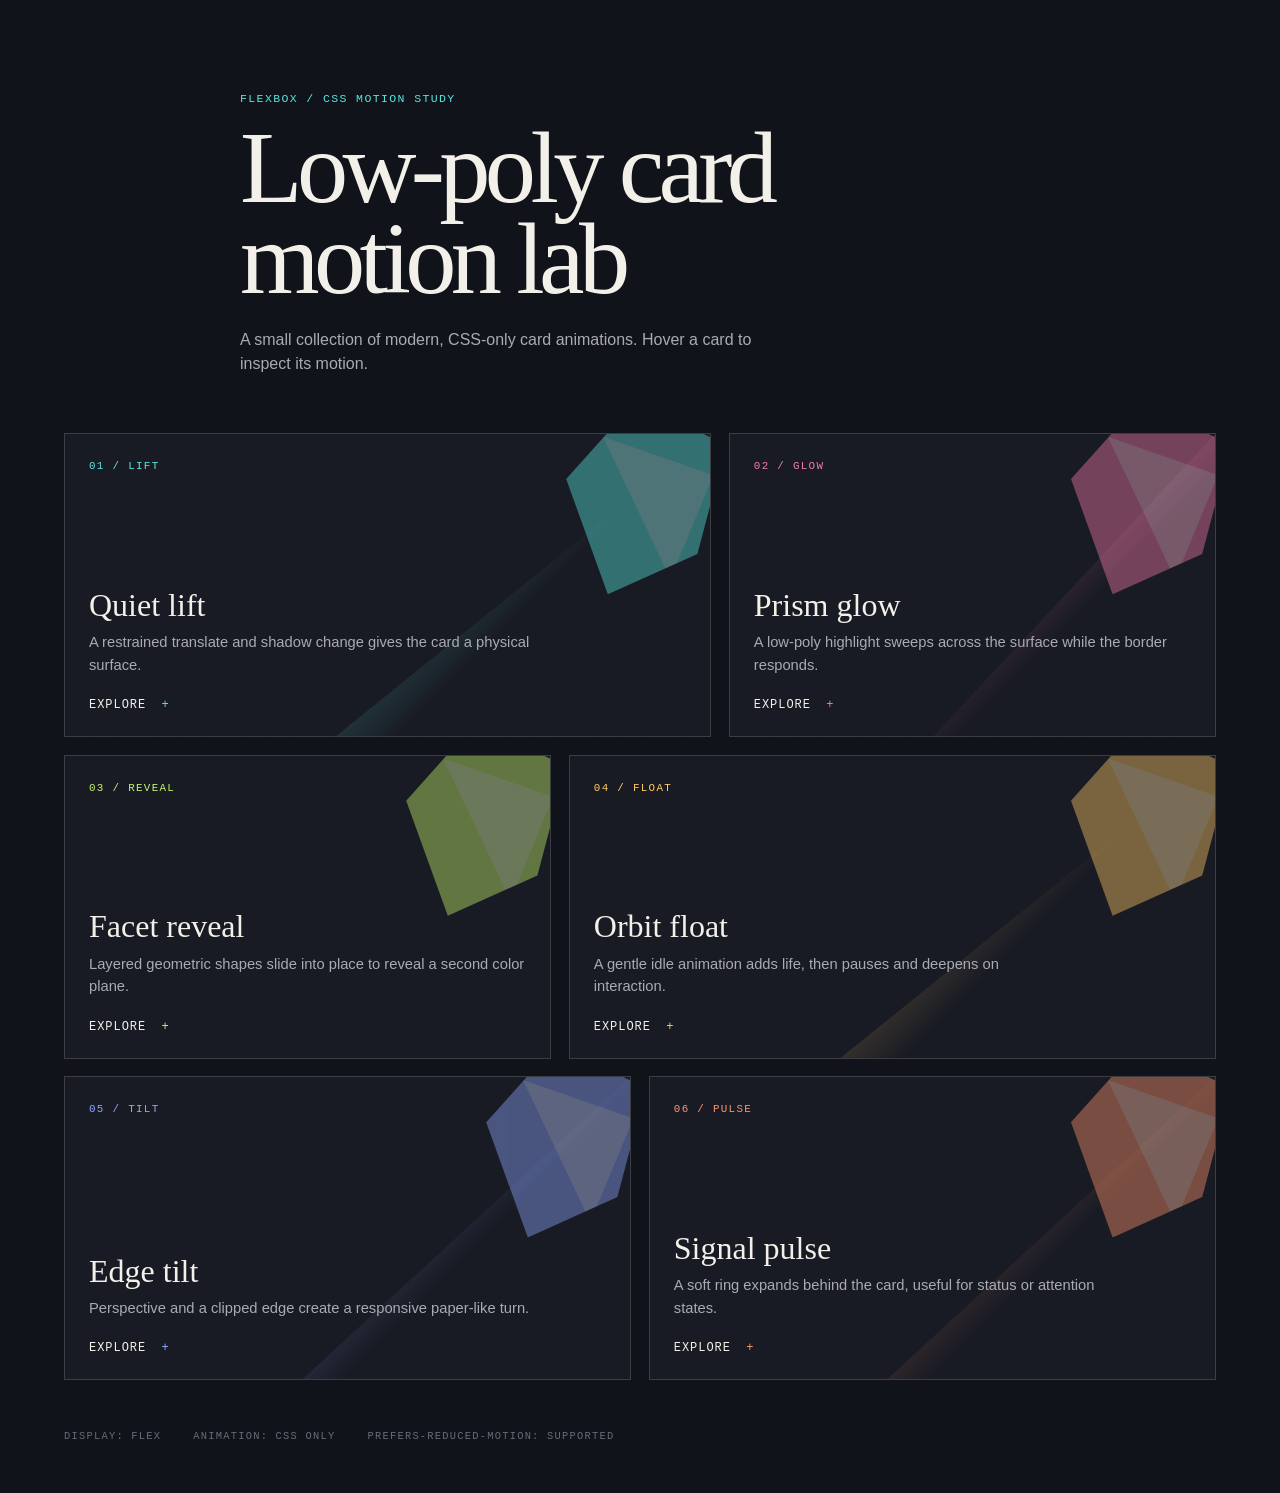
==== websites examples/index.html @ 10483e54 "animations" ====
<!doctype html>
<html lang="en">

<head>
  <meta charset="utf-8">
  <meta name="viewport" content="width=device-width, initial-scale=1">
  <meta name="color-scheme" content="dark">
  <title>Low-poly card motion lab</title>
  <link rel="stylesheet" href="styles.css">
</head>

<body>
  <header class="site-header">
    <p class="eyebrow">Flexbox / CSS motion study</p>
    <h1>Low-poly card motion lab</h1>
    <p class="intro">A small collection of modern, CSS-only card animations. Hover a card to inspect its motion.</p>
  </header>

  <main class="card-grid" aria-label="CSS card animation examples">
    <article class="card card-lift">
      <div class="poly poly-cyan" aria-hidden="true"></div>
      <div class="card-content">
        <span class="card-index">01 / lift</span>
        <h2>Quiet lift</h2>
        <p>A restrained translate and shadow change gives the card a physical surface.</p>
        <span class="card-action">Explore <span aria-hidden="true">+</span></span>
      </div>
    </article>

    <article class="card card-glow">
      <div class="poly poly-pink" aria-hidden="true"></div>
      <div class="card-content">
        <span class="card-index">02 / glow</span>
        <h2>Prism glow</h2>
        <p>A low-poly highlight sweeps across the surface while the border responds.</p>
        <span class="card-action">Explore <span aria-hidden="true">+</span></span>
      </div>
    </article>

    <article class="card card-reveal">
      <div class="poly poly-lime" aria-hidden="true"></div>
      <div class="card-content">
        <span class="card-index">03 / reveal</span>
        <h2>Facet reveal</h2>
        <p>Layered geometric shapes slide into place to reveal a second color plane.</p>
        <span class="card-action">Explore <span aria-hidden="true">+</span></span>
      </div>
    </article>

    <article class="card card-float">
      <div class="poly poly-gold" aria-hidden="true"></div>
      <div class="card-content">
        <span class="card-index">04 / float</span>
        <h2>Orbit float</h2>
        <p>A gentle idle animation adds life, then pauses and deepens on interaction.</p>
        <span class="card-action">Explore <span aria-hidden="true">+</span></span>
      </div>
    </article>

    <article class="card card-tilt">
      <div class="poly poly-blue" aria-hidden="true"></div>
      <div class="card-content">
        <span class="card-index">05 / tilt</span>
        <h2>Edge tilt</h2>
        <p>Perspective and a clipped edge create a responsive paper-like turn.</p>
        <span class="card-action">Explore <span aria-hidden="true">+</span></span>
      </div>
    </article>

    <article class="card card-pulse">
      <div class="poly poly-orange" aria-hidden="true"></div>
      <div class="card-content">
        <span class="card-index">06 / pulse</span>
        <h2>Signal pulse</h2>
        <p>A soft ring expands behind the card, useful for status or attention states.</p>
        <span class="card-action">Explore <span aria-hidden="true">+</span></span>
      </div>
    </article>
  </main>

  <footer>
    <span>display: flex</span>
    <span>animation: CSS only</span>
    <span>prefers-reduced-motion: supported</span>
  </footer>
</body>

</html>
---- websites examples/styles.css ----
:root {
  --ink: #11131a;
  --paper: #f2f0e8;
  --muted: #a9abb4;
  --line: rgba(242, 240, 232, .16);
  --cyan: #58e6df;
  --pink: #f47ba9;
  --lime: #c5f56d;
  --gold: #ffcb66;
  --blue: #8ea8ff;
  --orange: #ff936b;
  --ease: cubic-bezier(.2, .8, .2, 1);
}

* {
  box-sizing: border-box;
}

body {
  min-height: 100vh;
  margin: 0;
  padding: 7vw clamp(1.1rem, 5vw, 6rem) 3rem;
  color: var(--paper);
  background: var(--ink);
  font-family: "Trebuchet MS", "Gill Sans", sans-serif;
  line-height: 1.55;
  overflow-x: hidden;
}

body::before {
  content: "";
  position: fixed;
  z-index: -1;
  inset: 0;
  opacity: .18;
  background-image: linear-gradient(135deg, transparent 48%, rgba(255, 255, 255, .08) 49%, transparent 51%);
  background-size: 22px 22px;
  pointer-events: none;
}

.site-header {
  max-width: 50rem;
  margin: 0 auto 3.5rem;
}

.eyebrow,
.card-index,
footer {
  font-family: "Courier New", monospace;
  letter-spacing: .12em;
  text-transform: uppercase;
}

.eyebrow {
  margin: 0 0 1rem;
  color: var(--cyan);
  font-size: .72rem;
}

h1,
h2 {
  font-family: Georgia, "Times New Roman", serif;
  font-weight: 400;
}

h1 {
  max-width: 11ch;
  margin: 0;
  font-size: clamp(3rem, 8vw, 7rem);
  line-height: .88;
  letter-spacing: -.055em;
}

.intro {
  max-width: 32rem;
  margin: 1.5rem 0 0;
  color: var(--muted);
  font-size: 1rem;
}

.card-grid {
  display: flex;
  flex-wrap: wrap;
  gap: 1.1rem;
  max-width: 82rem;
  margin: 0 auto;
}

.card {
  --accent: var(--cyan);
  position: relative;
  isolation: isolate;
  display: flex;
  flex: 1 1 20rem;
  min-height: 19rem;
  overflow: hidden;
  border: 1px solid var(--line);
  background: #191b24;
  transition: transform .55s var(--ease), border-color .4s ease, box-shadow .55s var(--ease);
}

.card::after {
  content: "";
  position: absolute;
  inset: 0;
  z-index: -1;
  opacity: .45;
  background: linear-gradient(135deg, transparent 42%, var(--accent) 42%, transparent 67%);
  clip-path: polygon(100% 0, 100% 100%, 42% 100%);
  transition: transform .7s var(--ease), opacity .5s ease;
}

.card-content {
  display: flex;
  z-index: 2;
  flex-direction: column;
  align-items: flex-start;
  width: 100%;
  padding: 1.5rem;
}

.card-index {
  color: var(--accent);
  font-size: .68rem;
}

.card h2 {
  margin: auto 0 .65rem;
  font-size: 2rem;
  line-height: 1;
}

.card p {
  max-width: 29rem;
  margin: 0;
  color: var(--muted);
  font-size: .92rem;
}

.card-action {
  margin-top: 1.35rem;
  color: var(--paper);
  font: .75rem "Courier New", monospace;
  letter-spacing: .08em;
  text-transform: uppercase;
}

.card-action span {
  display: inline-block;
  margin-left: .45rem;
  color: var(--accent);
  transition: transform .35s var(--ease);
}

.poly {
  position: absolute;
  top: -2rem;
  right: -1rem;
  z-index: 1;
  width: 10rem;
  height: 12rem;
  opacity: .42;
  background: var(--accent);
  clip-path: polygon(43% 0, 100% 22%, 82% 79%, 26% 100%, 0 40%);
  transition: transform .65s var(--ease), opacity .5s ease;
}

.poly::after {
  content: "";
  position: absolute;
  inset: 18% 8% 8% 23%;
  background: rgba(255, 255, 255, .4);
  clip-path: polygon(0 0, 100% 27%, 61% 100%);
}

.poly-cyan {
  --accent: var(--cyan);
}

.card-glow {
  --accent: var(--pink);
}

.card-reveal {
  --accent: var(--lime);
}

.card-float {
  --accent: var(--gold);
}

.card-tilt {
  --accent: var(--blue);
}

.card-pulse {
  --accent: var(--orange);
}

.card-lift:hover {
  transform: translateY(-.65rem);
  box-shadow: 0 1.5rem 2.5rem rgba(0, 0, 0, .3);
  border-color: var(--accent);
}

.card-lift:hover .poly {
  transform: rotate(12deg) scale(1.12);
}

.card-glow::before {
  content: "";
  position: absolute;
  inset: -50% -20%;
  z-index: 0;
  background: linear-gradient(110deg, transparent 35%, rgba(255, 255, 255, .32) 48%, transparent 61%);
  transform: translateX(-80%) rotate(12deg);
}

.card-glow:hover {
  border-color: var(--accent);
  box-shadow: 0 0 2.5rem rgba(244, 123, 169, .18);
}

.card-glow:hover::before {
  transform: translateX(80%) rotate(12deg);
  transition: transform .9s var(--ease);
}

.card-reveal::after {
  transform: translateX(100%);
}

.card-reveal:hover::after {
  transform: translateX(0);
}

.card-reveal:hover .poly {
  transform: translate(-2.2rem, 1.5rem) rotate(-18deg);
  opacity: .7;
}

.card-float .poly {
  animation: float 5s ease-in-out infinite;
}

.card-float:hover {
  transform: translateY(-.45rem);
  border-color: var(--accent);
}

.card-float:hover .poly {
  animation-play-state: paused;
  transform: scale(1.12) rotate(9deg);
}

.card-tilt:hover {
  transform: perspective(800px) rotateX(3deg) rotateY(-5deg) translateY(-.3rem);
  border-color: var(--accent);
}

.card-tilt:hover .poly {
  transform: rotate(-11deg) translate(-1rem, 1rem);
}

.card-pulse::before {
  content: "";
  position: absolute;
  inset: 20%;
  z-index: -1;
  border: 1px solid var(--accent);
  opacity: 0;
  clip-path: polygon(50% 0, 100% 25%, 82% 85%, 18% 85%, 0 25%);
}

.card-pulse:hover {
  border-color: var(--accent);
}

.card-pulse:hover::before {
  animation: pulse 1.1s var(--ease) both;
}

.card-pulse:hover .card-action span {
  transform: translateX(.35rem);
}

@keyframes float {

  0%,
  100% {
    transform: translateY(0) rotate(0);
  }

  50% {
    transform: translateY(.65rem) rotate(5deg);
  }
}

@keyframes pulse {
  0% {
    opacity: .8;
    transform: scale(.72);
  }

  100% {
    opacity: 0;
    transform: scale(1.75);
  }
}

footer {
  display: flex;
  flex-wrap: wrap;
  gap: 1.2rem 2rem;
  max-width: 82rem;
  margin: 3rem auto 0;
  color: #686b78;
  font-size: .65rem;
}

@media (min-width: 53rem) {

  .card:nth-child(1),
  .card:nth-child(4) {
    flex-basis: 30rem;
  }

  .card:nth-child(2),
  .card:nth-child(3),
  .card:nth-child(5),
  .card:nth-child(6) {
    flex-basis: 20rem;
  }
}

@media (prefers-reduced-motion: reduce) {

  *,
  *::before,
  *::after {
    scroll-behavior: auto !important;
    animation-duration: .01ms !important;
    animation-iteration-count: 1 !important;
    transition-duration: .01ms !important;
  }
}
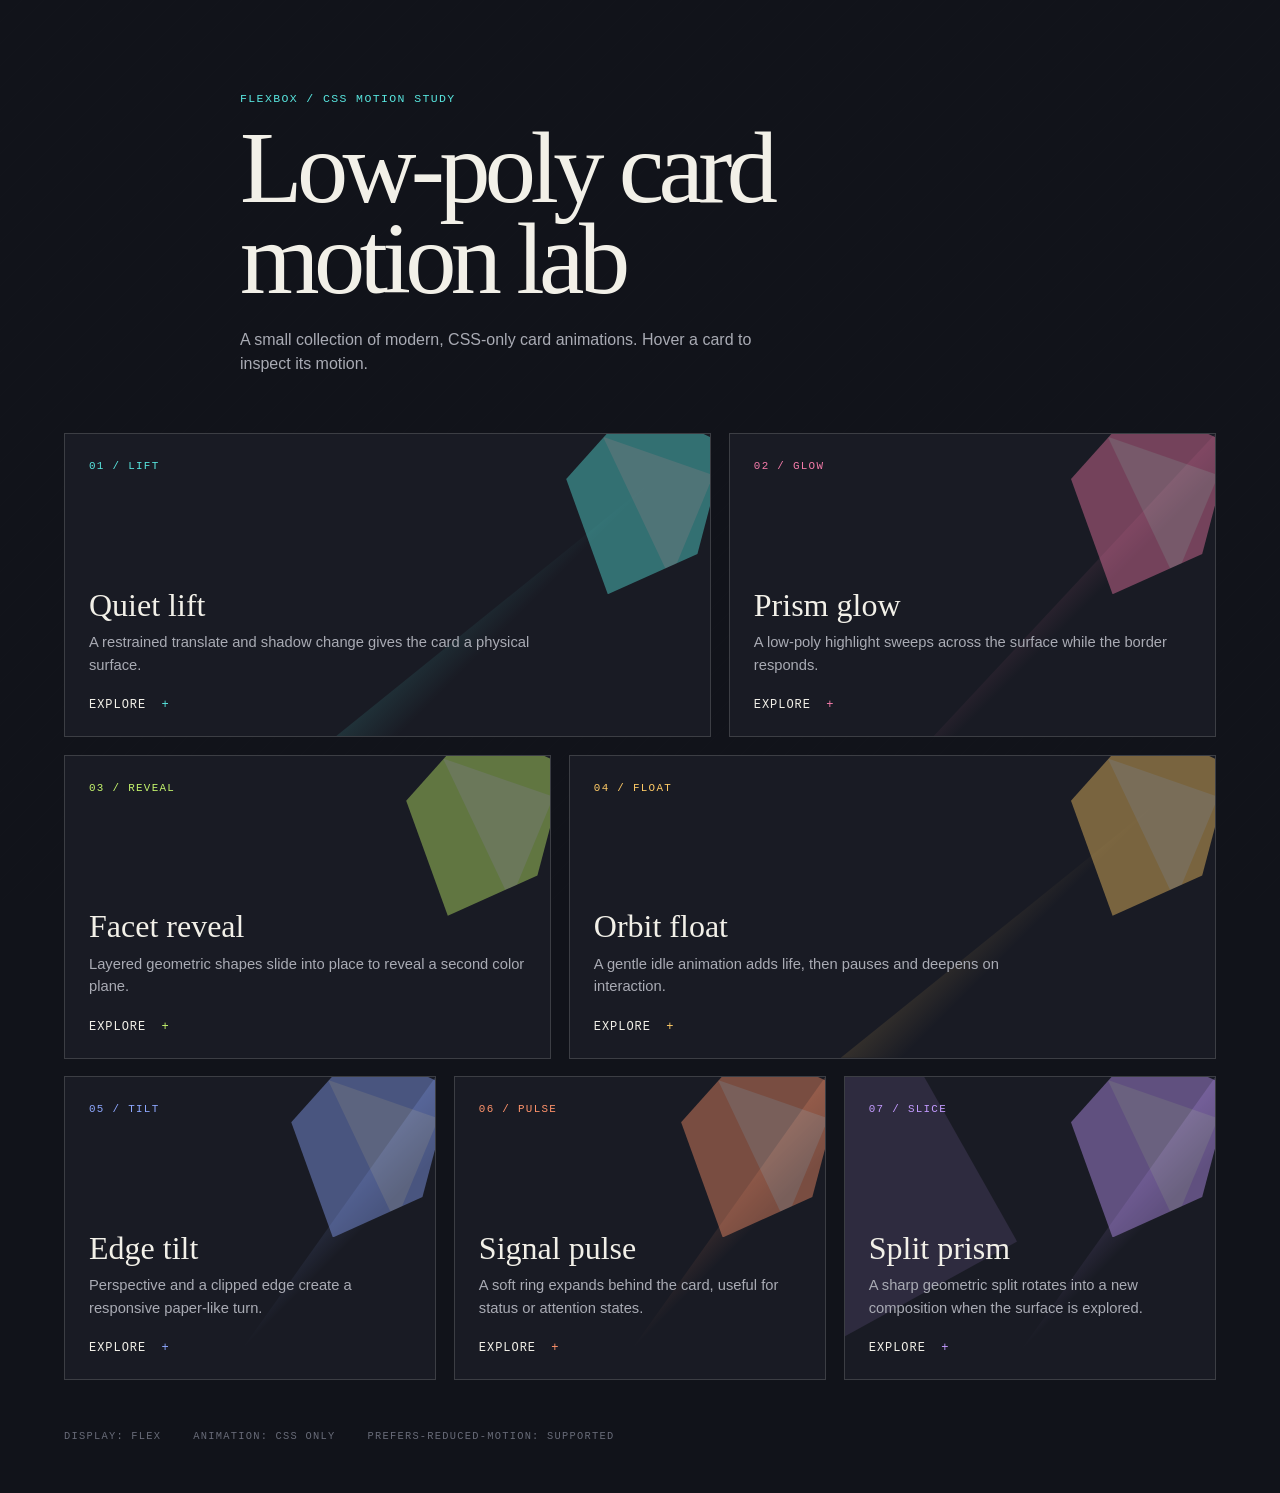
==== commit 5f0b5477: "trying something new" ====
--- a/websites examples/index.html
+++ b/websites examples/index.html
@@ -76,6 +76,16 @@
         <span class="card-action">Explore <span aria-hidden="true">+</span></span>
       </div>
     </article>
+
+    <article class="card card-slice">
+      <div class="poly poly-violet" aria-hidden="true"></div>
+      <div class="card-content">
+        <span class="card-index">07 / slice</span>
+        <h2>Split prism</h2>
+        <p>A sharp geometric split rotates into a new composition when the surface is explored.</p>
+        <span class="card-action">Explore <span aria-hidden="true">+</span></span>
+      </div>
+    </article>
   </main>
 
   <footer>
--- a/websites examples/styles.css
+++ b/websites examples/styles.css
@@ -9,6 +9,7 @@
   --gold: #ffcb66;
   --blue: #8ea8ff;
   --orange: #ff936b;
+  --violet: #c39bff;
   --ease: cubic-bezier(.2, .8, .2, 1);
 }
 
@@ -96,7 +97,37 @@
   overflow: hidden;
   border: 1px solid var(--line);
   background: #191b24;
+  transform-origin: 50% 100%;
+  animation: card-drift 6s ease-in-out infinite;
   transition: transform .55s var(--ease), border-color .4s ease, box-shadow .55s var(--ease);
+}
+
+.card:hover {
+  animation-play-state: paused;
+}
+
+.card:nth-child(2) {
+  animation-delay: -1.2s;
+}
+
+.card:nth-child(3) {
+  animation-delay: -2.4s;
+}
+
+.card:nth-child(4) {
+  animation-delay: -3.6s;
+}
+
+.card:nth-child(5) {
+  animation-delay: -4.8s;
+}
+
+.card:nth-child(6) {
+  animation-delay: -2s;
+}
+
+.card:nth-child(7) {
+  animation-delay: -3.1s;
 }
 
 .card::after {
@@ -163,6 +194,7 @@
   background: var(--accent);
   clip-path: polygon(43% 0, 100% 22%, 82% 79%, 26% 100%, 0 40%);
   transition: transform .65s var(--ease), opacity .5s ease;
+  animation: poly-breathe 7s ease-in-out infinite;
 }
 
 .poly::after {
@@ -195,6 +227,10 @@
 
 .card-pulse {
   --accent: var(--orange);
+}
+
+.card-slice {
+  --accent: var(--violet);
 }
 
 .card-lift:hover {
@@ -284,6 +320,61 @@
   transform: translateX(.35rem);
 }
 
+.card-slice::before {
+  content: "";
+  position: absolute;
+  inset: -20% 30% 20% -10%;
+  z-index: 0;
+  background: var(--accent);
+  clip-path: polygon(0 15%, 75% 0, 100% 78%, 26% 100%);
+  opacity: .12;
+  transform: rotate(-12deg) translateX(-35%);
+  transition: transform .8s var(--ease), opacity .6s ease;
+}
+
+.card-slice:hover {
+  transform: perspective(900px) rotateY(8deg) rotateX(2deg) translateY(-.55rem);
+  border-color: var(--accent);
+  box-shadow: -.8rem 1.4rem 0 rgba(195, 155, 255, .1), 0 1.5rem 2.5rem rgba(0, 0, 0, .3);
+}
+
+.card-slice:hover::before {
+  opacity: .36;
+  transform: rotate(8deg) translateX(28%);
+}
+
+.card-slice:hover .poly {
+  transform: translate(-1.3rem, 1.1rem) rotate(28deg) scale(1.08);
+}
+
+.card:hover .card-action span {
+  transform: translateX(.35rem) rotate(45deg);
+}
+
+@keyframes card-drift {
+
+  0%,
+  100% {
+    transform: translateY(0) rotate(0deg);
+  }
+
+  50% {
+    transform: translateY(-.28rem) rotate(.25deg);
+  }
+}
+
+@keyframes poly-breathe {
+
+  0%,
+  100% {
+    filter: saturate(1);
+  }
+
+  50% {
+    filter: saturate(1.35) brightness(1.08);
+  }
+}
+
 @keyframes float {
 
   0%,
@@ -305,6 +396,21 @@
   100% {
     opacity: 0;
     transform: scale(1.75);
+  }
+}
+
+@media (max-width: 42rem) {
+  body {
+    padding-top: 3rem;
+  }
+
+  .site-header {
+    margin-bottom: 2.5rem;
+  }
+
+  .card {
+    min-height: 17rem;
+    flex-basis: 100%;
   }
 }
 
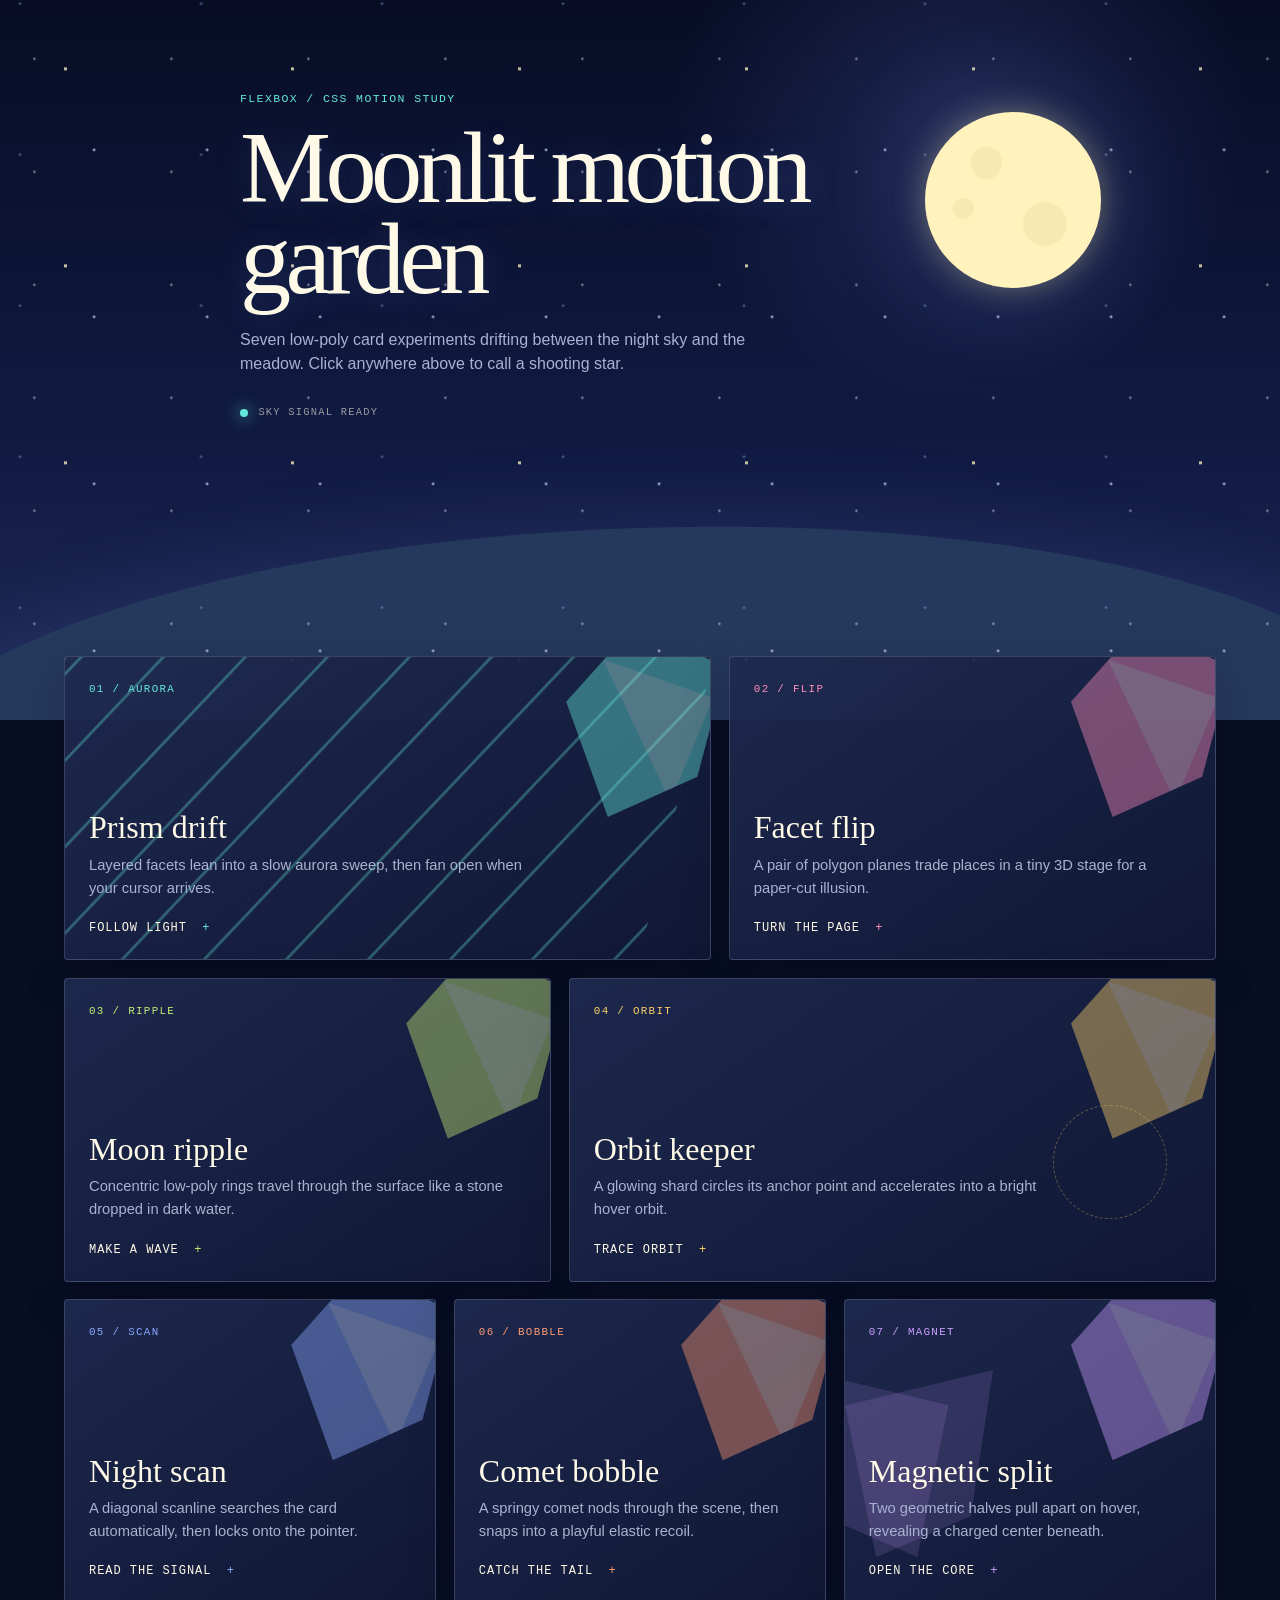
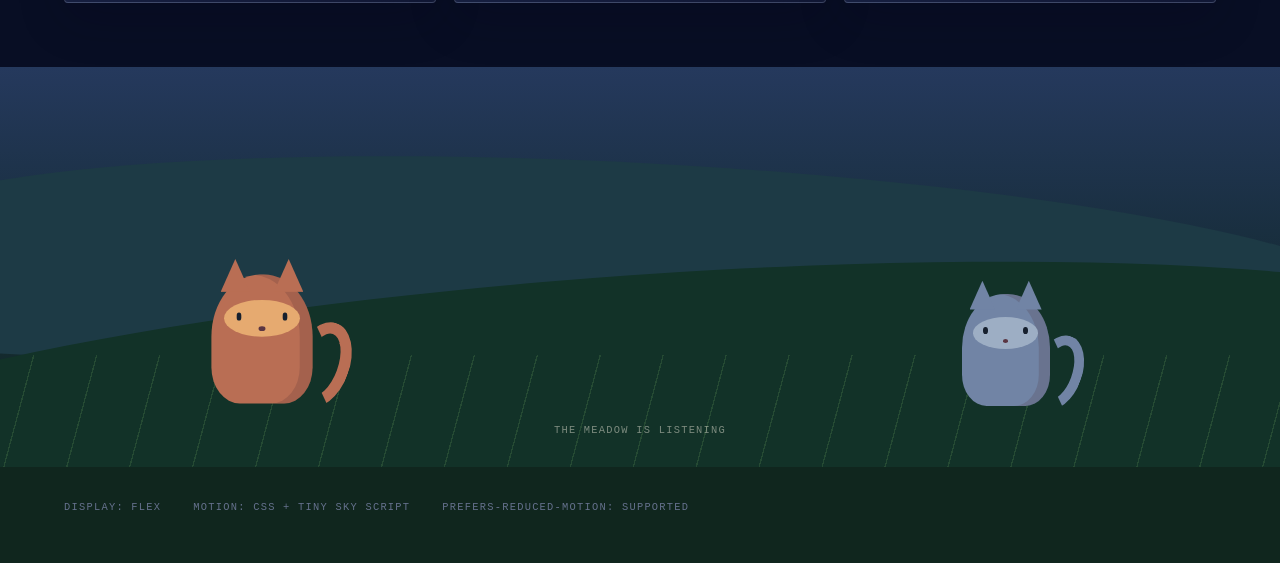
==== commit cbec4af0: "work2" ====
--- a/websites examples/index.html
+++ b/websites examples/index.html
@@ -5,94 +5,140 @@
   <meta charset="utf-8">
   <meta name="viewport" content="width=device-width, initial-scale=1">
   <meta name="color-scheme" content="dark">
-  <title>Low-poly card motion lab</title>
+  <title>Moonlit motion garden</title>
   <link rel="stylesheet" href="styles.css">
 </head>
 
 <body>
-  <header class="site-header">
-    <p class="eyebrow">Flexbox / CSS motion study</p>
-    <h1>Low-poly card motion lab</h1>
-    <p class="intro">A small collection of modern, CSS-only card animations. Hover a card to inspect its motion.</p>
-  </header>
+  <section class="sky-scene" id="sky" aria-label="Interactive night sky" role="button" tabindex="0">
+    <div class="stars stars-back" aria-hidden="true"></div>
+    <div class="stars stars-front" aria-hidden="true"></div>
+    <div class="moon" aria-hidden="true"><span></span></div>
+    <div class="shooting-stars" aria-hidden="true"></div>
 
-  <main class="card-grid" aria-label="CSS card animation examples">
-    <article class="card card-lift">
+    <header class="site-header">
+      <p class="eyebrow">Flexbox / CSS motion study</p>
+      <h1>Moonlit motion garden</h1>
+      <p class="intro">Seven low-poly card experiments drifting between the night sky and the meadow. Click anywhere
+        above to call a shooting star.</p>
+      <p class="sky-hint"><span class="hint-dot" aria-hidden="true"></span> sky signal ready</p>
+    </header>
+  </section>
+
+  <main class="card-grid" aria-label="Seven modern card animation examples">
+    <article class="card card-aurora">
       <div class="poly poly-cyan" aria-hidden="true"></div>
       <div class="card-content">
-        <span class="card-index">01 / lift</span>
-        <h2>Quiet lift</h2>
-        <p>A restrained translate and shadow change gives the card a physical surface.</p>
-        <span class="card-action">Explore <span aria-hidden="true">+</span></span>
+        <span class="card-index">01 / aurora</span>
+        <h2>Prism drift</h2>
+        <p>Layered facets lean into a slow aurora sweep, then fan open when your cursor arrives.</p>
+        <span class="card-action">Follow light <span aria-hidden="true">+</span></span>
       </div>
     </article>
 
-    <article class="card card-glow">
+    <article class="card card-flip">
       <div class="poly poly-pink" aria-hidden="true"></div>
       <div class="card-content">
-        <span class="card-index">02 / glow</span>
-        <h2>Prism glow</h2>
-        <p>A low-poly highlight sweeps across the surface while the border responds.</p>
-        <span class="card-action">Explore <span aria-hidden="true">+</span></span>
+        <span class="card-index">02 / flip</span>
+        <h2>Facet flip</h2>
+        <p>A pair of polygon planes trade places in a tiny 3D stage for a paper-cut illusion.</p>
+        <span class="card-action">Turn the page <span aria-hidden="true">+</span></span>
       </div>
     </article>
 
-    <article class="card card-reveal">
+    <article class="card card-ripple">
       <div class="poly poly-lime" aria-hidden="true"></div>
       <div class="card-content">
-        <span class="card-index">03 / reveal</span>
-        <h2>Facet reveal</h2>
-        <p>Layered geometric shapes slide into place to reveal a second color plane.</p>
-        <span class="card-action">Explore <span aria-hidden="true">+</span></span>
+        <span class="card-index">03 / ripple</span>
+        <h2>Moon ripple</h2>
+        <p>Concentric low-poly rings travel through the surface like a stone dropped in dark water.</p>
+        <span class="card-action">Make a wave <span aria-hidden="true">+</span></span>
       </div>
     </article>
 
-    <article class="card card-float">
+    <article class="card card-orbit">
       <div class="poly poly-gold" aria-hidden="true"></div>
       <div class="card-content">
-        <span class="card-index">04 / float</span>
-        <h2>Orbit float</h2>
-        <p>A gentle idle animation adds life, then pauses and deepens on interaction.</p>
-        <span class="card-action">Explore <span aria-hidden="true">+</span></span>
+        <span class="card-index">04 / orbit</span>
+        <h2>Orbit keeper</h2>
+        <p>A glowing shard circles its anchor point and accelerates into a bright hover orbit.</p>
+        <span class="card-action">Trace orbit <span aria-hidden="true">+</span></span>
       </div>
     </article>
 
-    <article class="card card-tilt">
+    <article class="card card-scan">
       <div class="poly poly-blue" aria-hidden="true"></div>
       <div class="card-content">
-        <span class="card-index">05 / tilt</span>
-        <h2>Edge tilt</h2>
-        <p>Perspective and a clipped edge create a responsive paper-like turn.</p>
-        <span class="card-action">Explore <span aria-hidden="true">+</span></span>
+        <span class="card-index">05 / scan</span>
+        <h2>Night scan</h2>
+        <p>A diagonal scanline searches the card automatically, then locks onto the pointer.</p>
+        <span class="card-action">Read the signal <span aria-hidden="true">+</span></span>
       </div>
     </article>
 
-    <article class="card card-pulse">
+    <article class="card card-bobble">
       <div class="poly poly-orange" aria-hidden="true"></div>
       <div class="card-content">
-        <span class="card-index">06 / pulse</span>
-        <h2>Signal pulse</h2>
-        <p>A soft ring expands behind the card, useful for status or attention states.</p>
-        <span class="card-action">Explore <span aria-hidden="true">+</span></span>
+        <span class="card-index">06 / bobble</span>
+        <h2>Comet bobble</h2>
+        <p>A springy comet nods through the scene, then snaps into a playful elastic recoil.</p>
+        <span class="card-action">Catch the tail <span aria-hidden="true">+</span></span>
       </div>
     </article>
 
-    <article class="card card-slice">
+    <article class="card card-magnet">
       <div class="poly poly-violet" aria-hidden="true"></div>
       <div class="card-content">
-        <span class="card-index">07 / slice</span>
-        <h2>Split prism</h2>
-        <p>A sharp geometric split rotates into a new composition when the surface is explored.</p>
-        <span class="card-action">Explore <span aria-hidden="true">+</span></span>
+        <span class="card-index">07 / magnet</span>
+        <h2>Magnetic split</h2>
+        <p>Two geometric halves pull apart on hover, revealing a charged center beneath.</p>
+        <span class="card-action">Open the core <span aria-hidden="true">+</span></span>
       </div>
     </article>
   </main>
 
+  <section class="meadow" aria-label="Moonlit meadow">
+    <div class="hill hill-far" aria-hidden="true"></div>
+    <div class="hill hill-near" aria-hidden="true"></div>
+    <div class="grass" aria-hidden="true"></div>
+    <div class="cat cat-left" aria-label="A cat watching the sky" role="img"><span
+        class="cat-ear cat-ear-left"></span><span class="cat-ear cat-ear-right"></span><span
+        class="cat-face"><i></i><i></i><b></b></span><span class="cat-tail"></span></div>
+    <div class="cat cat-right" aria-label="A cat sitting in the grass" role="img"><span
+        class="cat-ear cat-ear-left"></span><span class="cat-ear cat-ear-right"></span><span
+        class="cat-face"><i></i><i></i><b></b></span><span class="cat-tail"></span></div>
+    <p class="meadow-note">the meadow is listening</p>
+  </section>
+
   <footer>
     <span>display: flex</span>
-    <span>animation: CSS only</span>
+    <span>motion: CSS + tiny sky script</span>
     <span>prefers-reduced-motion: supported</span>
   </footer>
+
+  <script>
+    const sky = document.querySelector("#sky");
+    const shootingStars = document.querySelector(".shooting-stars");
+
+    function summonStar(event) {
+      const star = document.createElement("span");
+      const bounds = sky.getBoundingClientRect();
+      star.className = "shooting-star";
+      star.style.left = `${event.clientX - bounds.left}px`;
+      star.style.top = `${event.clientY - bounds.top}px`;
+      shootingStars.append(star);
+      star.addEventListener("animationend", () => star.remove());
+    }
+
+    sky.addEventListener("click", summonStar);
+    sky.addEventListener("keydown", (event) => {
+      if (event.key === "Enter" || event.key === " ") {
+        event.preventDefault();
+        const bounds = sky.getBoundingClientRect();
+        summonStar({ clientX: bounds.left + bounds.width * .7, clientY: bounds.top + bounds.height * .35 });
+      }
+    });
+  </script>
 </body>
 
 </html>
--- a/websites examples/styles.css
+++ b/websites examples/styles.css
@@ -1,28 +1,32 @@
 :root {
-  --ink: #11131a;
-  --paper: #f2f0e8;
-  --muted: #a9abb4;
-  --line: rgba(242, 240, 232, .16);
-  --cyan: #58e6df;
-  --pink: #f47ba9;
-  --lime: #c5f56d;
-  --gold: #ffcb66;
-  --blue: #8ea8ff;
-  --orange: #ff936b;
-  --violet: #c39bff;
+  --night: #080e24;
+  --deep-night: #10183b;
+  --paper: #fff9e8;
+  --muted: #a9b2d0;
+  --line: rgba(226, 235, 255, .18);
+  --cyan: #64e8db;
+  --pink: #ff8ebd;
+  --lime: #c5ef72;
+  --gold: #ffd166;
+  --blue: #8aa9ff;
+  --orange: #ff9a72;
+  --violet: #cb9eff;
   --ease: cubic-bezier(.2, .8, .2, 1);
 }
 
 * {
   box-sizing: border-box;
+}
+
+html {
+  scroll-behavior: smooth;
 }
 
 body {
   min-height: 100vh;
   margin: 0;
-  padding: 7vw clamp(1.1rem, 5vw, 6rem) 3rem;
   color: var(--paper);
-  background: var(--ink);
+  background: var(--night);
   font-family: "Trebuchet MS", "Gill Sans", sans-serif;
   line-height: 1.55;
   overflow-x: hidden;
@@ -31,22 +35,51 @@
 body::before {
   content: "";
   position: fixed;
+  z-index: 4;
+  inset: 0;
+  pointer-events: none;
+  opacity: .14;
+  background-image: linear-gradient(rgba(255, 255, 255, .04) 1px, transparent 1px), linear-gradient(90deg, rgba(255, 255, 255, .04) 1px, transparent 1px);
+  background-size: 34px 34px;
+  mask-image: linear-gradient(to bottom, black, transparent 72%);
+}
+
+.sky-scene {
+  position: relative;
+  min-height: 45rem;
+  padding: 7vw clamp(1.1rem, 5vw, 6rem) 8rem;
+  overflow: hidden;
+  isolation: isolate;
+  cursor: crosshair;
+  background: radial-gradient(circle at 75% 17%, rgba(94, 115, 210, .22), transparent 18rem), linear-gradient(180deg, #080d25 0%, #111b43 65%, #202b58 100%);
+}
+
+.sky-scene::after {
+  content: "";
+  position: absolute;
+  right: -10%;
+  bottom: -18rem;
+  left: -10%;
+  height: 30rem;
   z-index: -1;
-  inset: 0;
-  opacity: .18;
-  background-image: linear-gradient(135deg, transparent 48%, rgba(255, 255, 255, .08) 49%, transparent 51%);
-  background-size: 22px 22px;
-  pointer-events: none;
+  border-radius: 50% 50% 0 0;
+  background: #25395d;
+  box-shadow: 0 -1rem 5rem rgba(91, 119, 187, .12);
+  transform: rotate(-2deg);
 }
 
 .site-header {
+  position: relative;
+  z-index: 3;
   max-width: 50rem;
-  margin: 0 auto 3.5rem;
+  margin: 0 auto;
 }
 
 .eyebrow,
 .card-index,
-footer {
+footer,
+.sky-hint,
+.meadow-note {
   font-family: "Courier New", monospace;
   letter-spacing: .12em;
   text-transform: uppercase;
@@ -65,26 +98,132 @@
 }
 
 h1 {
-  max-width: 11ch;
+  max-width: 12ch;
   margin: 0;
   font-size: clamp(3rem, 8vw, 7rem);
   line-height: .88;
   letter-spacing: -.055em;
+  text-shadow: 0 .2rem 2rem rgba(117, 150, 255, .18);
 }
 
 .intro {
-  max-width: 32rem;
+  max-width: 35rem;
   margin: 1.5rem 0 0;
   color: var(--muted);
   font-size: 1rem;
 }
 
+.sky-hint {
+  display: flex;
+  align-items: center;
+  gap: .65rem;
+  margin: 1.7rem 0 0;
+  color: rgba(255, 249, 232, .58);
+  font-size: .65rem;
+}
+
+.hint-dot {
+  width: .5rem;
+  height: .5rem;
+  border-radius: 50%;
+  background: var(--cyan);
+  box-shadow: 0 0 1rem var(--cyan);
+  animation: blink 2s ease-in-out infinite;
+}
+
+.stars {
+  position: absolute;
+  inset: 0;
+  pointer-events: none;
+  background-repeat: repeat;
+}
+
+.stars-back {
+  opacity: .4;
+  background-image: radial-gradient(circle, #fff 0 1px, transparent 1.5px), radial-gradient(circle, #9bb4ff 0 1px, transparent 1.5px);
+  background-position: 9% 19%, 43% 67%;
+  background-size: 137px 113px, 181px 151px;
+  animation: star-drift 16s linear infinite;
+}
+
+.stars-front {
+  opacity: .75;
+  background-image: radial-gradient(circle, #fff8c7 0 1.5px, transparent 2px), radial-gradient(circle, #d0e0ff 0 1px, transparent 1.5px);
+  background-position: 17% 32%, 71% 12%;
+  background-size: 227px 197px, 113px 167px;
+  animation: star-twinkle 4s ease-in-out infinite alternate;
+}
+
+.moon {
+  position: absolute;
+  top: 7rem;
+  right: clamp(2rem, 14vw, 13rem);
+  width: clamp(7rem, 15vw, 11rem);
+  aspect-ratio: 1;
+  border-radius: 50%;
+  background: #fff2bd;
+  box-shadow: 0 0 2rem rgba(255, 238, 161, .34), 0 0 7rem rgba(144, 176, 255, .2);
+  animation: moon-sway 8s ease-in-out infinite;
+}
+
+.moon::before,
+.moon::after,
+.moon span {
+  content: "";
+  position: absolute;
+  border-radius: 50%;
+  background: rgba(207, 187, 121, .17);
+}
+
+.moon::before {
+  top: 20%;
+  left: 26%;
+  width: 18%;
+  aspect-ratio: 1;
+}
+
+.moon::after {
+  right: 19%;
+  bottom: 24%;
+  width: 25%;
+  aspect-ratio: 1;
+}
+
+.moon span {
+  top: 49%;
+  left: 16%;
+  width: 12%;
+  aspect-ratio: 1;
+}
+
+.shooting-stars {
+  position: absolute;
+  inset: 0;
+  z-index: 2;
+  overflow: hidden;
+  pointer-events: none;
+}
+
+.shooting-star {
+  position: absolute;
+  width: 8rem;
+  height: 2px;
+  transform: rotate(-35deg);
+  transform-origin: left center;
+  background: linear-gradient(90deg, #fff, var(--cyan), transparent);
+  filter: drop-shadow(0 0 .5rem var(--cyan));
+  animation: shoot 1.1s cubic-bezier(.3, 0, .7, 1) forwards;
+}
+
 .card-grid {
+  position: relative;
+  z-index: 2;
   display: flex;
   flex-wrap: wrap;
   gap: 1.1rem;
   max-width: 82rem;
-  margin: 0 auto;
+  margin: -4rem auto 0;
+  padding: 0 clamp(1.1rem, 5vw, 6rem);
 }
 
 .card {
@@ -96,38 +235,10 @@
   min-height: 19rem;
   overflow: hidden;
   border: 1px solid var(--line);
-  background: #191b24;
-  transform-origin: 50% 100%;
-  animation: card-drift 6s ease-in-out infinite;
-  transition: transform .55s var(--ease), border-color .4s ease, box-shadow .55s var(--ease);
-}
-
-.card:hover {
-  animation-play-state: paused;
-}
-
-.card:nth-child(2) {
-  animation-delay: -1.2s;
-}
-
-.card:nth-child(3) {
-  animation-delay: -2.4s;
-}
-
-.card:nth-child(4) {
-  animation-delay: -3.6s;
-}
-
-.card:nth-child(5) {
-  animation-delay: -4.8s;
-}
-
-.card:nth-child(6) {
-  animation-delay: -2s;
-}
-
-.card:nth-child(7) {
-  animation-delay: -3.1s;
+  border-radius: .25rem;
+  background: linear-gradient(145deg, rgba(30, 42, 79, .94), rgba(17, 24, 54, .98));
+  box-shadow: 0 1rem 3rem rgba(3, 7, 25, .2);
+  transition: transform .65s var(--ease), border-color .5s ease, box-shadow .65s var(--ease);
 }
 
 .card::after {
@@ -135,15 +246,23 @@
   position: absolute;
   inset: 0;
   z-index: -1;
-  opacity: .45;
-  background: linear-gradient(135deg, transparent 42%, var(--accent) 42%, transparent 67%);
-  clip-path: polygon(100% 0, 100% 100%, 42% 100%);
-  transition: transform .7s var(--ease), opacity .5s ease;
+  opacity: .18;
+  background: linear-gradient(110deg, transparent, var(--accent), transparent);
+  transform: translateX(-110%);
+}
+
+.card:hover {
+  border-color: var(--accent);
+  box-shadow: 0 1.4rem 3rem rgba(5, 9, 32, .42), 0 0 2rem color-mix(in srgb, var(--accent) 16%, transparent);
+}
+
+.card:hover::after {
+  animation: card-sweep .9s var(--ease) both;
 }
 
 .card-content {
   display: flex;
-  z-index: 2;
+  z-index: 3;
   flex-direction: column;
   align-items: flex-start;
   width: 100%;
@@ -180,7 +299,11 @@
   display: inline-block;
   margin-left: .45rem;
   color: var(--accent);
-  transition: transform .35s var(--ease);
+  transition: transform .4s var(--ease);
+}
+
+.card:hover .card-action span {
+  transform: translateX(.5rem) rotate(45deg);
 }
 
 .poly {
@@ -193,225 +316,371 @@
   opacity: .42;
   background: var(--accent);
   clip-path: polygon(43% 0, 100% 22%, 82% 79%, 26% 100%, 0 40%);
-  transition: transform .65s var(--ease), opacity .5s ease;
-  animation: poly-breathe 7s ease-in-out infinite;
 }
 
 .poly::after {
   content: "";
   position: absolute;
   inset: 18% 8% 8% 23%;
-  background: rgba(255, 255, 255, .4);
+  background: rgba(255, 255, 255, .42);
   clip-path: polygon(0 0, 100% 27%, 61% 100%);
 }
 
-.poly-cyan {
+.card-aurora {
   --accent: var(--cyan);
-}
-
-.card-glow {
+  animation: aurora-drift 7s ease-in-out infinite;
+}
+
+.card-flip {
   --accent: var(--pink);
-}
-
-.card-reveal {
+  animation: flip-drift 8s ease-in-out infinite;
+}
+
+.card-ripple {
   --accent: var(--lime);
-}
-
-.card-float {
+  animation: ripple-drift 6.5s ease-in-out infinite;
+}
+
+.card-orbit {
   --accent: var(--gold);
-}
-
-.card-tilt {
+  animation: orbit-drift 8.5s ease-in-out infinite;
+}
+
+.card-scan {
   --accent: var(--blue);
-}
-
-.card-pulse {
+  animation: scan-drift 7.5s ease-in-out infinite;
+}
+
+.card-bobble {
   --accent: var(--orange);
-}
-
-.card-slice {
+  animation: bobble-drift 5.5s ease-in-out infinite;
+}
+
+.card-magnet {
   --accent: var(--violet);
-}
-
-.card-lift:hover {
-  transform: translateY(-.65rem);
-  box-shadow: 0 1.5rem 2.5rem rgba(0, 0, 0, .3);
-  border-color: var(--accent);
-}
-
-.card-lift:hover .poly {
-  transform: rotate(12deg) scale(1.12);
-}
-
-.card-glow::before {
+  animation: magnet-drift 9s ease-in-out infinite;
+}
+
+.card-aurora::before {
   content: "";
   position: absolute;
   inset: -50% -20%;
   z-index: 0;
-  background: linear-gradient(110deg, transparent 35%, rgba(255, 255, 255, .32) 48%, transparent 61%);
-  transform: translateX(-80%) rotate(12deg);
-}
-
-.card-glow:hover {
-  border-color: var(--accent);
-  box-shadow: 0 0 2.5rem rgba(244, 123, 169, .18);
-}
-
-.card-glow:hover::before {
-  transform: translateX(80%) rotate(12deg);
-  transition: transform .9s var(--ease);
-}
-
-.card-reveal::after {
-  transform: translateX(100%);
-}
-
-.card-reveal:hover::after {
-  transform: translateX(0);
-}
-
-.card-reveal:hover .poly {
-  transform: translate(-2.2rem, 1.5rem) rotate(-18deg);
+  opacity: .34;
+  background: repeating-linear-gradient(125deg, transparent 0 2.3rem, var(--accent) 2.4rem 2.48rem, transparent 2.6rem 4.2rem);
+  transform: translateX(-18%) skewX(-14deg);
+  animation: aurora-ribbons 8s ease-in-out infinite alternate;
+}
+
+.card-aurora:hover .poly {
+  transform: rotate(45deg) scale(1.2) translate(-1rem, 1rem);
+}
+
+.card-aurora:hover {
+  transform: translateY(-.8rem) rotate(-1deg);
+}
+
+.card-flip {
+  perspective: 900px;
+}
+
+.card-flip .poly {
+  animation: facet-flip 6s ease-in-out infinite;
+  transform-origin: 70% 50%;
+}
+
+.card-flip:hover {
+  transform: translateY(-.5rem) rotateX(4deg);
+}
+
+.card-flip:hover .poly {
+  animation-play-state: paused;
+  transform: rotateY(180deg) rotate(12deg) scale(1.15);
+}
+
+.card-ripple::before,
+.card-ripple::after {
+  content: "";
+  position: absolute;
+  z-index: 0;
+  width: 11rem;
+  aspect-ratio: 1;
+  border: 1px solid var(--accent);
+  clip-path: polygon(50% 0, 100% 25%, 82% 85%, 18% 85%, 0 25%);
+  opacity: 0;
+  transform: translate(-50%, -50%) scale(.2);
+  animation: ripple 5s ease-out infinite;
+}
+
+.card-ripple::before {
+  top: 42%;
+  left: 36%;
+}
+
+.card-ripple::after {
+  top: 42%;
+  left: 36%;
+  animation-delay: 2.5s;
+}
+
+.card-ripple:hover {
+  transform: translateY(-.5rem) scale(1.02);
+}
+
+.card-ripple:hover .poly {
+  transform: translate(-1rem, 1.5rem) rotate(-25deg);
+}
+
+.card-orbit .poly {
+  animation: shard-orbit 7s linear infinite;
+}
+
+.card-orbit::before {
+  content: "";
+  position: absolute;
+  top: 42%;
+  right: 3rem;
+  width: 7rem;
+  aspect-ratio: 1;
+  border: 1px dashed color-mix(in srgb, var(--accent) 65%, transparent);
+  border-radius: 50%;
+  opacity: .5;
+}
+
+.card-orbit:hover {
+  transform: translateY(-.7rem) rotate(1deg);
+}
+
+.card-orbit:hover .poly {
+  animation-duration: 2s;
+}
+
+.card-scan::before {
+  content: "";
+  position: absolute;
+  inset: -100% 42% -100% -20%;
+  z-index: 1;
+  background: linear-gradient(90deg, transparent, rgba(255, 255, 255, .5), transparent);
+  transform: rotate(20deg) translateX(-160%);
+  animation: scan 5s ease-in-out infinite;
+}
+
+.card-scan:hover {
+  transform: translateX(.45rem);
+}
+
+.card-scan:hover::before {
+  animation: scan-hover .8s var(--ease) both;
+}
+
+.card-scan:hover .poly {
+  transform: translate(-1.5rem, 1rem) skewX(-12deg);
+}
+
+.card-bobble .poly {
+  animation: bobble 3.7s cubic-bezier(.6, -.3, .3, 1.3) infinite;
+}
+
+.card-bobble:hover {
+  transform: translateY(-.45rem) rotate(-2deg);
+}
+
+.card-bobble:hover .poly {
+  animation: bobble-hover .65s cubic-bezier(.2, 1.6, .4, 1) infinite alternate;
+}
+
+.card-magnet::before,
+.card-magnet::after {
+  content: "";
+  position: absolute;
+  top: 23%;
+  bottom: 15%;
+  width: 40%;
+  z-index: 1;
+  background: var(--accent);
+  opacity: .14;
+  clip-path: polygon(0 0, 100% 19%, 79% 100%, 15% 78%);
+  transition: transform .8s var(--ease), opacity .7s ease;
+}
+
+.card-magnet::before {
+  left: -12%;
+}
+
+.card-magnet::after {
+  right: -12%;
+  transform: scaleX(-1);
+}
+
+.card-magnet:hover {
+  transform: translateY(-.6rem) scale(1.015);
+}
+
+.card-magnet:hover::before {
+  opacity: .4;
+  transform: translateX(-1.8rem) rotate(-8deg);
+}
+
+.card-magnet:hover::after {
+  opacity: .4;
+  transform: scaleX(-1) translateX(-1.8rem) rotate(-8deg);
+}
+
+.card-magnet:hover .poly {
+  transform: scale(.8) rotate(-22deg);
   opacity: .7;
 }
 
-.card-float .poly {
-  animation: float 5s ease-in-out infinite;
-}
-
-.card-float:hover {
-  transform: translateY(-.45rem);
-  border-color: var(--accent);
-}
-
-.card-float:hover .poly {
-  animation-play-state: paused;
-  transform: scale(1.12) rotate(9deg);
-}
-
-.card-tilt:hover {
-  transform: perspective(800px) rotateX(3deg) rotateY(-5deg) translateY(-.3rem);
-  border-color: var(--accent);
-}
-
-.card-tilt:hover .poly {
-  transform: rotate(-11deg) translate(-1rem, 1rem);
-}
-
-.card-pulse::before {
-  content: "";
-  position: absolute;
-  inset: 20%;
-  z-index: -1;
-  border: 1px solid var(--accent);
-  opacity: 0;
-  clip-path: polygon(50% 0, 100% 25%, 82% 85%, 18% 85%, 0 25%);
-}
-
-.card-pulse:hover {
-  border-color: var(--accent);
-}
-
-.card-pulse:hover::before {
-  animation: pulse 1.1s var(--ease) both;
-}
-
-.card-pulse:hover .card-action span {
-  transform: translateX(.35rem);
-}
-
-.card-slice::before {
-  content: "";
-  position: absolute;
-  inset: -20% 30% 20% -10%;
-  z-index: 0;
-  background: var(--accent);
-  clip-path: polygon(0 15%, 75% 0, 100% 78%, 26% 100%);
-  opacity: .12;
-  transform: rotate(-12deg) translateX(-35%);
-  transition: transform .8s var(--ease), opacity .6s ease;
-}
-
-.card-slice:hover {
-  transform: perspective(900px) rotateY(8deg) rotateX(2deg) translateY(-.55rem);
-  border-color: var(--accent);
-  box-shadow: -.8rem 1.4rem 0 rgba(195, 155, 255, .1), 0 1.5rem 2.5rem rgba(0, 0, 0, .3);
-}
-
-.card-slice:hover::before {
-  opacity: .36;
-  transform: rotate(8deg) translateX(28%);
-}
-
-.card-slice:hover .poly {
-  transform: translate(-1.3rem, 1.1rem) rotate(28deg) scale(1.08);
-}
-
-.card:hover .card-action span {
-  transform: translateX(.35rem) rotate(45deg);
-}
-
-@keyframes card-drift {
-
-  0%,
-  100% {
-    transform: translateY(0) rotate(0deg);
-  }
-
-  50% {
-    transform: translateY(-.28rem) rotate(.25deg);
-  }
-}
-
-@keyframes poly-breathe {
-
-  0%,
-  100% {
-    filter: saturate(1);
-  }
-
-  50% {
-    filter: saturate(1.35) brightness(1.08);
-  }
-}
-
-@keyframes float {
-
-  0%,
-  100% {
-    transform: translateY(0) rotate(0);
-  }
-
-  50% {
-    transform: translateY(.65rem) rotate(5deg);
-  }
-}
-
-@keyframes pulse {
-  0% {
-    opacity: .8;
-    transform: scale(.72);
-  }
-
-  100% {
-    opacity: 0;
-    transform: scale(1.75);
-  }
-}
-
-@media (max-width: 42rem) {
-  body {
-    padding-top: 3rem;
-  }
-
-  .site-header {
-    margin-bottom: 2.5rem;
-  }
-
-  .card {
-    min-height: 17rem;
-    flex-basis: 100%;
-  }
+.meadow {
+  position: relative;
+  min-height: 25rem;
+  margin-top: 4rem;
+  overflow: hidden;
+  isolation: isolate;
+  background: linear-gradient(180deg, #25395d 0%, #182e3d 45%, #10261e 100%);
+}
+
+.hill {
+  position: absolute;
+  right: -10%;
+  left: -10%;
+  border-radius: 50% 50% 0 0;
+}
+
+.hill-far {
+  bottom: 5rem;
+  height: 14rem;
+  background: #1d3a45;
+  transform: rotate(3deg);
+}
+
+.hill-near {
+  right: -20%;
+  bottom: -5rem;
+  left: -20%;
+  height: 17rem;
+  background: #123228;
+  transform: rotate(-4deg);
+}
+
+.grass {
+  position: absolute;
+  right: 0;
+  bottom: 0;
+  left: 0;
+  height: 7rem;
+  background: repeating-linear-gradient(105deg, transparent 0 2rem, rgba(124, 184, 102, .18) 2rem 2.08rem, transparent 2.08rem 3.8rem);
+  animation: grass-wave 4s ease-in-out infinite alternate;
+}
+
+.cat {
+  position: absolute;
+  bottom: 4.5rem;
+  width: 5.5rem;
+  height: 7rem;
+  z-index: 2;
+  border-radius: 48% 48% 28% 28%;
+  background: #b96e54;
+  box-shadow: inset -.7rem 0 rgba(67, 42, 49, .18);
+  animation: cat-breathe 3s ease-in-out infinite;
+}
+
+.cat-left {
+  left: 17%;
+  transform: scale(1.15);
+}
+
+.cat-right {
+  right: 18%;
+  bottom: 3.8rem;
+  background: #7184a5;
+  animation-delay: -1.2s;
+}
+
+.cat-ear {
+  position: absolute;
+  top: -.85rem;
+  width: 1.6rem;
+  height: 1.8rem;
+  background: inherit;
+  clip-path: polygon(0 100%, 50% 0, 100% 100%);
+}
+
+.cat-ear-left {
+  left: .5rem;
+}
+
+.cat-ear-right {
+  right: .5rem;
+}
+
+.cat-face {
+  position: absolute;
+  top: 1.4rem;
+  right: .7rem;
+  left: .7rem;
+  height: 2rem;
+  border-radius: 50%;
+  background: #e6aa70;
+}
+
+.cat-right .cat-face {
+  background: #9daec4;
+}
+
+.cat-face i {
+  position: absolute;
+  top: .65rem;
+  width: .3rem;
+  height: .42rem;
+  border-radius: 50%;
+  background: #17202e;
+}
+
+.cat-face i:first-child {
+  left: .65rem;
+}
+
+.cat-face i:nth-child(2) {
+  right: .65rem;
+}
+
+.cat-face b {
+  position: absolute;
+  bottom: .35rem;
+  left: calc(50% - .18rem);
+  width: .36rem;
+  height: .25rem;
+  border-radius: 50%;
+  background: #5a3542;
+}
+
+.cat-tail {
+  position: absolute;
+  right: -2rem;
+  bottom: -.3rem;
+  width: 3rem;
+  height: 4.8rem;
+  border: .65rem solid currentColor;
+  border-color: #b96e54 #b96e54 transparent transparent;
+  border-radius: 50%;
+  transform: rotate(20deg);
+}
+
+.cat-right .cat-tail {
+  border-color: #7184a5 #7184a5 transparent transparent;
+}
+
+.meadow-note {
+  position: absolute;
+  right: 0;
+  bottom: 1.8rem;
+  left: 0;
+  z-index: 3;
+  margin: 0;
+  color: rgba(255, 249, 232, .45);
+  text-align: center;
+  font-size: .65rem;
 }
 
 footer {
@@ -419,9 +688,213 @@
   flex-wrap: wrap;
   gap: 1.2rem 2rem;
   max-width: 82rem;
-  margin: 3rem auto 0;
-  color: #686b78;
+  margin: 0 auto;
+  padding: 2rem clamp(1.1rem, 5vw, 6rem) 3rem;
+  color: #65718d;
+  background: #10261e;
   font-size: .65rem;
+}
+
+@keyframes star-drift {
+  to {
+    background-position: 18% 25%, 36% 61%;
+  }
+}
+
+@keyframes star-twinkle {
+  from {
+    opacity: .35;
+  }
+
+  to {
+    opacity: .95;
+  }
+}
+
+@keyframes moon-sway {
+  50% {
+    transform: translateY(.8rem) rotate(3deg);
+  }
+}
+
+@keyframes blink {
+  50% {
+    opacity: .35;
+    transform: scale(.7);
+  }
+}
+
+@keyframes shoot {
+  0% {
+    opacity: 0;
+    transform: rotate(-35deg) translateX(-1rem) scaleX(.2);
+  }
+
+  15% {
+    opacity: 1;
+  }
+
+  100% {
+    opacity: 0;
+    transform: rotate(-35deg) translateX(18rem) scaleX(1);
+  }
+}
+
+@keyframes card-sweep {
+  to {
+    transform: translateX(110%);
+  }
+}
+
+@keyframes aurora-drift {
+
+  0%,
+  100% {
+    transform: translateY(0) rotate(-.2deg);
+  }
+
+  50% {
+    transform: translateY(-.5rem) rotate(.6deg);
+  }
+}
+
+@keyframes aurora-ribbons {
+  to {
+    transform: translateX(15%) skewX(-14deg);
+  }
+}
+
+@keyframes flip-drift {
+
+  0%,
+  100% {
+    transform: translateY(0);
+  }
+
+  50% {
+    transform: translateY(-.35rem);
+  }
+}
+
+@keyframes facet-flip {
+
+  0%,
+  35% {
+    transform: rotateY(0) rotate(0);
+  }
+
+  65%,
+  100% {
+    transform: rotateY(180deg) rotate(10deg);
+  }
+}
+
+@keyframes ripple-drift {
+  50% {
+    transform: translateY(-.3rem) scale(1.005);
+  }
+}
+
+@keyframes ripple {
+  0% {
+    opacity: .6;
+    transform: translate(-50%, -50%) scale(.2);
+  }
+
+  80%,
+  100% {
+    opacity: 0;
+    transform: translate(-50%, -50%) scale(1.7);
+  }
+}
+
+@keyframes orbit-drift {
+  50% {
+    transform: translateY(-.45rem) rotate(.5deg);
+  }
+}
+
+@keyframes shard-orbit {
+  to {
+    transform: rotate(360deg) translateX(.7rem) rotate(-360deg);
+  }
+}
+
+@keyframes scan-drift {
+  50% {
+    transform: translateX(.25rem);
+  }
+}
+
+@keyframes scan {
+
+  0%,
+  25% {
+    transform: rotate(20deg) translateX(-160%);
+  }
+
+  75%,
+  100% {
+    transform: rotate(20deg) translateX(270%);
+  }
+}
+
+@keyframes scan-hover {
+  to {
+    transform: rotate(20deg) translateX(270%);
+  }
+}
+
+@keyframes bobble-drift {
+
+  0%,
+  100% {
+    transform: translateY(0) rotate(0);
+  }
+
+  25% {
+    transform: translateY(-.35rem) rotate(-.5deg);
+  }
+
+  75% {
+    transform: translateY(-.15rem) rotate(.5deg);
+  }
+}
+
+@keyframes bobble {
+
+  0%,
+  100% {
+    transform: translateY(0) rotate(0);
+  }
+
+  50% {
+    transform: translateY(.8rem) rotate(12deg);
+  }
+}
+
+@keyframes bobble-hover {
+  to {
+    transform: translateY(-1.1rem) rotate(-20deg) scale(1.08);
+  }
+}
+
+@keyframes magnet-drift {
+  50% {
+    transform: translateY(-.3rem);
+  }
+}
+
+@keyframes grass-wave {
+  to {
+    transform: translateX(1rem);
+  }
+}
+
+@keyframes cat-breathe {
+  50% {
+    transform: translateY(-.35rem);
+  }
 }
 
 @media (min-width: 53rem) {
@@ -434,8 +907,41 @@
   .card:nth-child(2),
   .card:nth-child(3),
   .card:nth-child(5),
-  .card:nth-child(6) {
+  .card:nth-child(6),
+  .card:nth-child(7) {
     flex-basis: 20rem;
+  }
+}
+
+@media (max-width: 42rem) {
+  .sky-scene {
+    min-height: 42rem;
+    padding-top: 3rem;
+  }
+
+  .moon {
+    top: 4rem;
+    right: 1.5rem;
+    width: 6rem;
+  }
+
+  .card-grid {
+    margin-top: -3rem;
+  }
+
+  .card {
+    min-height: 17rem;
+    flex-basis: 100%;
+  }
+
+  .cat-left {
+    left: 8%;
+    transform: scale(.85);
+  }
+
+  .cat-right {
+    right: 8%;
+    transform: scale(.75);
   }
 }
 
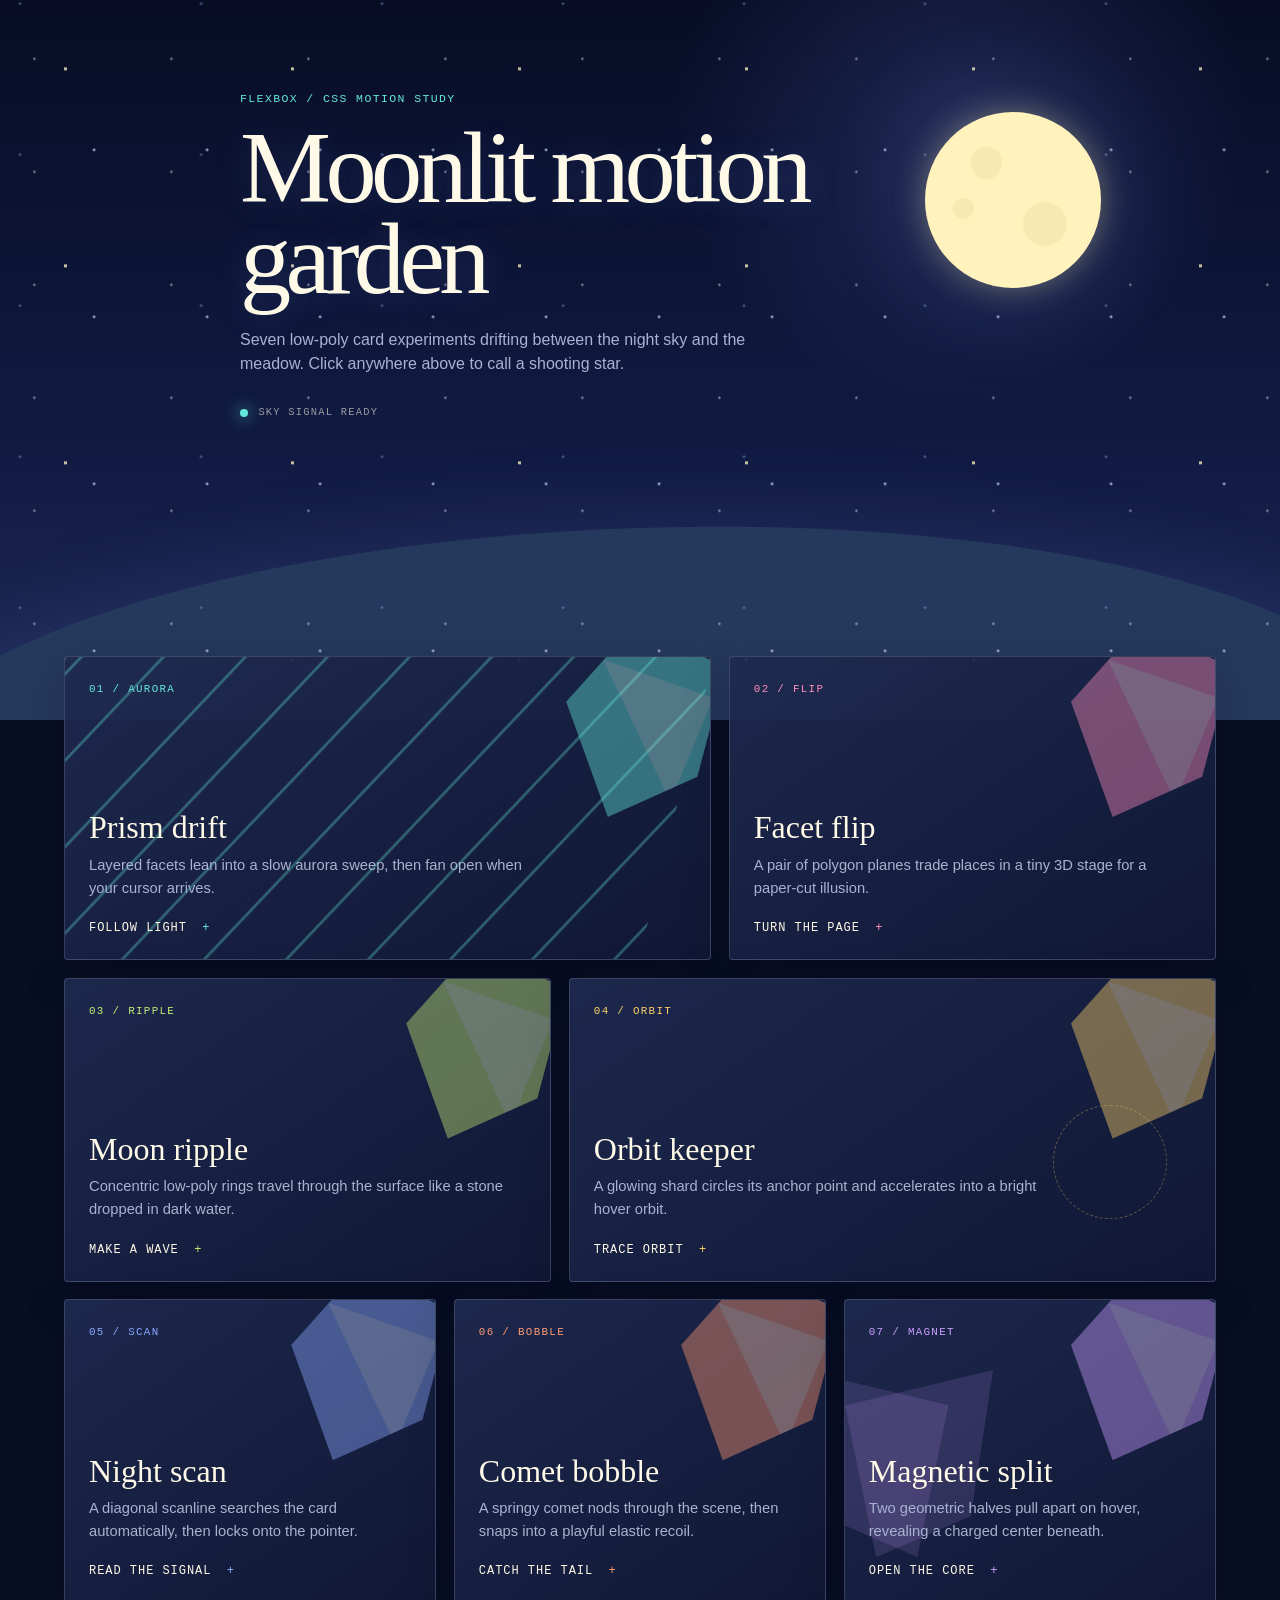
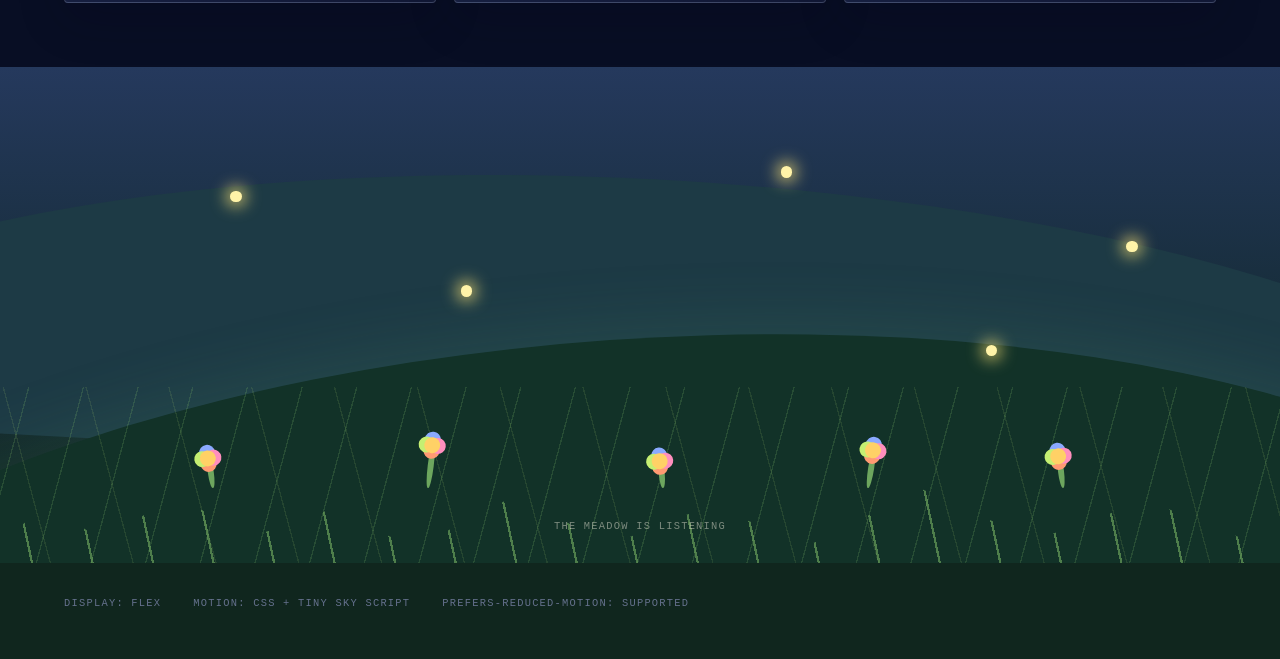
==== commit 99785fc7: "fixing" ====
--- a/websites examples/index.html
+++ b/websites examples/index.html
@@ -101,12 +101,15 @@
     <div class="hill hill-far" aria-hidden="true"></div>
     <div class="hill hill-near" aria-hidden="true"></div>
     <div class="grass" aria-hidden="true"></div>
-    <div class="cat cat-left" aria-label="A cat watching the sky" role="img"><span
-        class="cat-ear cat-ear-left"></span><span class="cat-ear cat-ear-right"></span><span
-        class="cat-face"><i></i><i></i><b></b></span><span class="cat-tail"></span></div>
-    <div class="cat cat-right" aria-label="A cat sitting in the grass" role="img"><span
-        class="cat-ear cat-ear-left"></span><span class="cat-ear cat-ear-right"></span><span
-        class="cat-face"><i></i><i></i><b></b></span><span class="cat-tail"></span></div>
+    <div class="grass-blades" aria-hidden="true"></div>
+    <div class="flowers" aria-hidden="true"><i></i><i></i><i></i><i></i><i></i></div>
+    <div class="fireflies" aria-label="Interactive fireflies">
+      <button class="firefly firefly-one" type="button" aria-label="Firefly"></button>
+      <button class="firefly firefly-two" type="button" aria-label="Firefly"></button>
+      <button class="firefly firefly-three" type="button" aria-label="Firefly"></button>
+      <button class="firefly firefly-four" type="button" aria-label="Firefly"></button>
+      <button class="firefly firefly-five" type="button" aria-label="Firefly"></button>
+    </div>
     <p class="meadow-note">the meadow is listening</p>
   </section>
 
@@ -138,6 +141,33 @@
         summonStar({ clientX: bounds.left + bounds.width * .7, clientY: bounds.top + bounds.height * .35 });
       }
     });
+
+    const meadow = document.querySelector(".meadow");
+    const fireflies = document.querySelectorAll(".firefly");
+
+    meadow.addEventListener("pointermove", (event) => {
+      const bounds = meadow.getBoundingClientRect();
+      const pointerX = event.clientX - bounds.left;
+      const pointerY = event.clientY - bounds.top;
+      meadow.style.setProperty("--grass-x", `${(pointerX / bounds.width - .5) * 2}rem`);
+
+      fireflies.forEach((firefly) => {
+        const flyBounds = firefly.getBoundingClientRect();
+        const distanceX = event.clientX - (flyBounds.left + flyBounds.width / 2);
+        const distanceY = event.clientY - (flyBounds.top + flyBounds.height / 2);
+        const distance = Math.hypot(distanceX, distanceY);
+        const pull = Math.max(0, 1 - distance / 180);
+        firefly.style.setProperty("--pull-x", `${-distanceX * pull * .18}px`);
+        firefly.style.setProperty("--pull-y", `${-distanceY * pull * .18}px`);
+      });
+    });
+
+    fireflies.forEach((firefly) => {
+      firefly.addEventListener("click", () => {
+        firefly.classList.remove("is-caught");
+        requestAnimationFrame(() => firefly.classList.add("is-caught"));
+      });
+    });
   </script>
 </body>
 
--- a/websites examples/styles.css
+++ b/websites examples/styles.css
@@ -208,11 +208,11 @@
   position: absolute;
   width: 8rem;
   height: 2px;
-  transform: rotate(-35deg);
+  transform: rotate(35deg);
   transform-origin: left center;
   background: linear-gradient(90deg, #fff, var(--cyan), transparent);
   filter: drop-shadow(0 0 .5rem var(--cyan));
-  animation: shoot 1.1s cubic-bezier(.3, 0, .7, 1) forwards;
+  animation: shoot 1.35s cubic-bezier(.3, 0, .7, 1) forwards;
 }
 
 .card-grid {
@@ -238,7 +238,7 @@
   border-radius: .25rem;
   background: linear-gradient(145deg, rgba(30, 42, 79, .94), rgba(17, 24, 54, .98));
   box-shadow: 0 1rem 3rem rgba(3, 7, 25, .2);
-  transition: transform .65s var(--ease), border-color .5s ease, box-shadow .65s var(--ease);
+  transition: border-color .5s ease, box-shadow .65s var(--ease), filter .65s var(--ease);
 }
 
 .card::after {
@@ -254,6 +254,7 @@
 .card:hover {
   border-color: var(--accent);
   box-shadow: 0 1.4rem 3rem rgba(5, 9, 32, .42), 0 0 2rem color-mix(in srgb, var(--accent) 16%, transparent);
+  filter: saturate(1.08);
 }
 
 .card:hover::after {
@@ -373,11 +374,7 @@
 }
 
 .card-aurora:hover .poly {
-  transform: rotate(45deg) scale(1.2) translate(-1rem, 1rem);
-}
-
-.card-aurora:hover {
-  transform: translateY(-.8rem) rotate(-1deg);
+  opacity: .7;
 }
 
 .card-flip {
@@ -390,12 +387,7 @@
 }
 
 .card-flip:hover {
-  transform: translateY(-.5rem) rotateX(4deg);
-}
-
-.card-flip:hover .poly {
-  animation-play-state: paused;
-  transform: rotateY(180deg) rotate(12deg) scale(1.15);
+  filter: brightness(1.12);
 }
 
 .card-ripple::before,
@@ -424,11 +416,11 @@
 }
 
 .card-ripple:hover {
-  transform: translateY(-.5rem) scale(1.02);
+  filter: brightness(1.1);
 }
 
 .card-ripple:hover .poly {
-  transform: translate(-1rem, 1.5rem) rotate(-25deg);
+  opacity: .7;
 }
 
 .card-orbit .poly {
@@ -448,11 +440,11 @@
 }
 
 .card-orbit:hover {
-  transform: translateY(-.7rem) rotate(1deg);
+  filter: brightness(1.12);
 }
 
 .card-orbit:hover .poly {
-  animation-duration: 2s;
+  filter: drop-shadow(0 0 1rem var(--accent));
 }
 
 .card-scan::before {
@@ -466,15 +458,15 @@
 }
 
 .card-scan:hover {
-  transform: translateX(.45rem);
+  filter: brightness(1.1);
 }
 
 .card-scan:hover::before {
-  animation: scan-hover .8s var(--ease) both;
+  opacity: .8;
 }
 
 .card-scan:hover .poly {
-  transform: translate(-1.5rem, 1rem) skewX(-12deg);
+  opacity: .7;
 }
 
 .card-bobble .poly {
@@ -482,11 +474,11 @@
 }
 
 .card-bobble:hover {
-  transform: translateY(-.45rem) rotate(-2deg);
+  filter: brightness(1.1);
 }
 
 .card-bobble:hover .poly {
-  animation: bobble-hover .65s cubic-bezier(.2, 1.6, .4, 1) infinite alternate;
+  filter: drop-shadow(0 0 1rem var(--accent));
 }
 
 .card-magnet::before,
@@ -513,7 +505,7 @@
 }
 
 .card-magnet:hover {
-  transform: translateY(-.6rem) scale(1.015);
+  filter: brightness(1.1);
 }
 
 .card-magnet:hover::before {
@@ -527,13 +519,13 @@
 }
 
 .card-magnet:hover .poly {
-  transform: scale(.8) rotate(-22deg);
   opacity: .7;
 }
 
 .meadow {
+  --grass-x: 0rem;
   position: relative;
-  min-height: 25rem;
+  min-height: 31rem;
   margin-top: 4rem;
   overflow: hidden;
   isolation: isolate;
@@ -542,24 +534,26 @@
 
 .hill {
   position: absolute;
-  right: -10%;
-  left: -10%;
-  border-radius: 50% 50% 0 0;
+  right: -25%;
+  left: -25%;
+  border-radius: 50% 50% 0 0 / 100% 100% 0 0;
+  transform-origin: center bottom;
 }
 
 .hill-far {
-  bottom: 5rem;
-  height: 14rem;
+  bottom: 7rem;
+  height: 18rem;
   background: #1d3a45;
-  transform: rotate(3deg);
+  transform: rotate(3deg) translateY(1rem);
 }
 
 .hill-near {
-  right: -20%;
-  bottom: -5rem;
-  left: -20%;
-  height: 17rem;
+  right: -30%;
+  bottom: -13rem;
+  left: -30%;
+  height: 27rem;
   background: #123228;
+  box-shadow: 0 -1rem 4rem rgba(93, 170, 112, .12);
   transform: rotate(-4deg);
 }
 
@@ -568,107 +562,143 @@
   right: 0;
   bottom: 0;
   left: 0;
-  height: 7rem;
-  background: repeating-linear-gradient(105deg, transparent 0 2rem, rgba(124, 184, 102, .18) 2rem 2.08rem, transparent 2.08rem 3.8rem);
-  animation: grass-wave 4s ease-in-out infinite alternate;
-}
-
-.cat {
-  position: absolute;
-  bottom: 4.5rem;
-  width: 5.5rem;
-  height: 7rem;
+  height: 11rem;
+  background: repeating-linear-gradient(105deg, transparent 0 1.7rem, rgba(124, 184, 102, .2) 1.7rem 1.78rem, transparent 1.78rem 3.3rem), repeating-linear-gradient(75deg, transparent 0 3rem, rgba(172, 211, 109, .12) 3rem 3.08rem, transparent 3.08rem 5rem);
+  transform: translateX(var(--grass-x));
+  transition: transform 1.2s var(--ease);
+}
+
+.grass-blades {
+  position: absolute;
+  right: -5%;
+  bottom: 0;
+  left: -5%;
   z-index: 2;
-  border-radius: 48% 48% 28% 28%;
-  background: #b96e54;
-  box-shadow: inset -.7rem 0 rgba(67, 42, 49, .18);
-  animation: cat-breathe 3s ease-in-out infinite;
-}
-
-.cat-left {
-  left: 17%;
-  transform: scale(1.15);
-}
-
-.cat-right {
-  right: 18%;
-  bottom: 3.8rem;
-  background: #7184a5;
-  animation-delay: -1.2s;
-}
-
-.cat-ear {
-  position: absolute;
-  top: -.85rem;
-  width: 1.6rem;
+  height: 8rem;
+  opacity: .65;
+  background: repeating-linear-gradient(78deg, transparent 0 2.1rem, #6fa75e 2.1rem 2.24rem, transparent 2.24rem 3.7rem);
+  clip-path: polygon(0 100%, 0 75%, 4% 88%, 8% 54%, 12% 84%, 17% 45%, 22% 81%, 28% 58%, 34% 88%, 41% 48%, 48% 85%, 55% 55%, 62% 86%, 70% 42%, 78% 82%, 86% 51%, 94% 86%, 100% 62%, 100% 100%);
+}
+
+.flowers {
+  position: absolute;
+  right: 10%;
+  bottom: 4.7rem;
+  left: 10%;
+  z-index: 3;
+  height: 4rem;
+}
+
+.flowers i {
+  position: absolute;
+  bottom: 0;
+  width: .35rem;
+  height: 2.4rem;
+  border-radius: 50%;
+  background: #6da65e;
+  transform-origin: bottom center;
+}
+
+.flowers i::before {
+  content: "";
+  position: absolute;
+  top: -.35rem;
+  left: -.35rem;
+  width: 1rem;
+  height: 1rem;
+  border-radius: 50%;
+  background: #ffd166;
+  box-shadow: .35rem 0 #ff8ebd, -.35rem 0 #c5ef72, 0 .35rem #ff9a72, 0 -.35rem #8aa9ff;
+}
+
+.flowers i:nth-child(1) {
+  left: 8%;
+  height: 2rem;
+  transform: rotate(-8deg);
+}
+
+.flowers i:nth-child(2) {
+  left: 29%;
+  height: 2.8rem;
+  transform: rotate(7deg);
+}
+
+.flowers i:nth-child(3) {
+  left: 52%;
   height: 1.8rem;
-  background: inherit;
-  clip-path: polygon(0 100%, 50% 0, 100% 100%);
-}
-
-.cat-ear-left {
-  left: .5rem;
-}
-
-.cat-ear-right {
-  right: .5rem;
-}
-
-.cat-face {
-  position: absolute;
-  top: 1.4rem;
-  right: .7rem;
-  left: .7rem;
-  height: 2rem;
+  transform: rotate(-5deg);
+}
+
+.flowers i:nth-child(4) {
+  left: 72%;
+  height: 2.5rem;
+  transform: rotate(9deg);
+}
+
+.flowers i:nth-child(5) {
+  left: 91%;
+  height: 2.1rem;
+  transform: rotate(-7deg);
+}
+
+.fireflies {
+  position: absolute;
+  inset: 0;
+  z-index: 4;
+  pointer-events: none;
+}
+
+.firefly {
+  --pull-x: 0px;
+  --pull-y: 0px;
+  position: absolute;
+  width: .7rem;
+  height: .7rem;
+  padding: 0;
+  border: 0;
   border-radius: 50%;
-  background: #e6aa70;
-}
-
-.cat-right .cat-face {
-  background: #9daec4;
-}
-
-.cat-face i {
-  position: absolute;
-  top: .65rem;
-  width: .3rem;
-  height: .42rem;
-  border-radius: 50%;
-  background: #17202e;
-}
-
-.cat-face i:first-child {
-  left: .65rem;
-}
-
-.cat-face i:nth-child(2) {
-  right: .65rem;
-}
-
-.cat-face b {
-  position: absolute;
-  bottom: .35rem;
-  left: calc(50% - .18rem);
-  width: .36rem;
-  height: .25rem;
-  border-radius: 50%;
-  background: #5a3542;
-}
-
-.cat-tail {
-  position: absolute;
-  right: -2rem;
-  bottom: -.3rem;
-  width: 3rem;
-  height: 4.8rem;
-  border: .65rem solid currentColor;
-  border-color: #b96e54 #b96e54 transparent transparent;
-  border-radius: 50%;
-  transform: rotate(20deg);
-}
-
-.cat-right .cat-tail {
-  border-color: #7184a5 #7184a5 transparent transparent;
+  background: #fff3a8;
+  box-shadow: 0 0 1rem .25rem rgba(255, 229, 117, .8);
+  cursor: pointer;
+  pointer-events: auto;
+  transition: transform .8s var(--ease), box-shadow .35s ease;
+  animation: firefly-float 5s ease-in-out infinite alternate;
+}
+
+.firefly:hover,
+.firefly.is-caught {
+  box-shadow: 0 0 1.8rem .6rem rgba(255, 238, 125, .95);
+  transform: translate(var(--pull-x), var(--pull-y)) scale(1.7);
+}
+
+.firefly-one {
+  top: 25%;
+  left: 18%;
+  animation-delay: -1s;
+}
+
+.firefly-two {
+  top: 44%;
+  left: 36%;
+  animation-delay: -3s;
+}
+
+.firefly-three {
+  top: 20%;
+  left: 61%;
+  animation-delay: -2.2s;
+}
+
+.firefly-four {
+  top: 56%;
+  left: 77%;
+  animation-delay: -.5s;
+}
+
+.firefly-five {
+  top: 35%;
+  left: 88%;
+  animation-delay: -4s;
 }
 
 .meadow-note {
@@ -727,7 +757,7 @@
 @keyframes shoot {
   0% {
     opacity: 0;
-    transform: rotate(-35deg) translateX(-1rem) scaleX(.2);
+    transform: rotate(35deg) translateX(-1rem) scaleX(.2);
   }
 
   15% {
@@ -736,7 +766,7 @@
 
   100% {
     opacity: 0;
-    transform: rotate(-35deg) translateX(18rem) scaleX(1);
+    transform: rotate(35deg) translateX(18rem) scaleX(1);
   }
 }
 
@@ -891,9 +921,9 @@
   }
 }
 
-@keyframes cat-breathe {
+@keyframes firefly-float {
   50% {
-    transform: translateY(-.35rem);
+    transform: translate(var(--pull-x), calc(var(--pull-y) - .7rem));
   }
 }
 
@@ -934,15 +964,6 @@
     flex-basis: 100%;
   }
 
-  .cat-left {
-    left: 8%;
-    transform: scale(.85);
-  }
-
-  .cat-right {
-    right: 8%;
-    transform: scale(.75);
-  }
 }
 
 @media (prefers-reduced-motion: reduce) {
